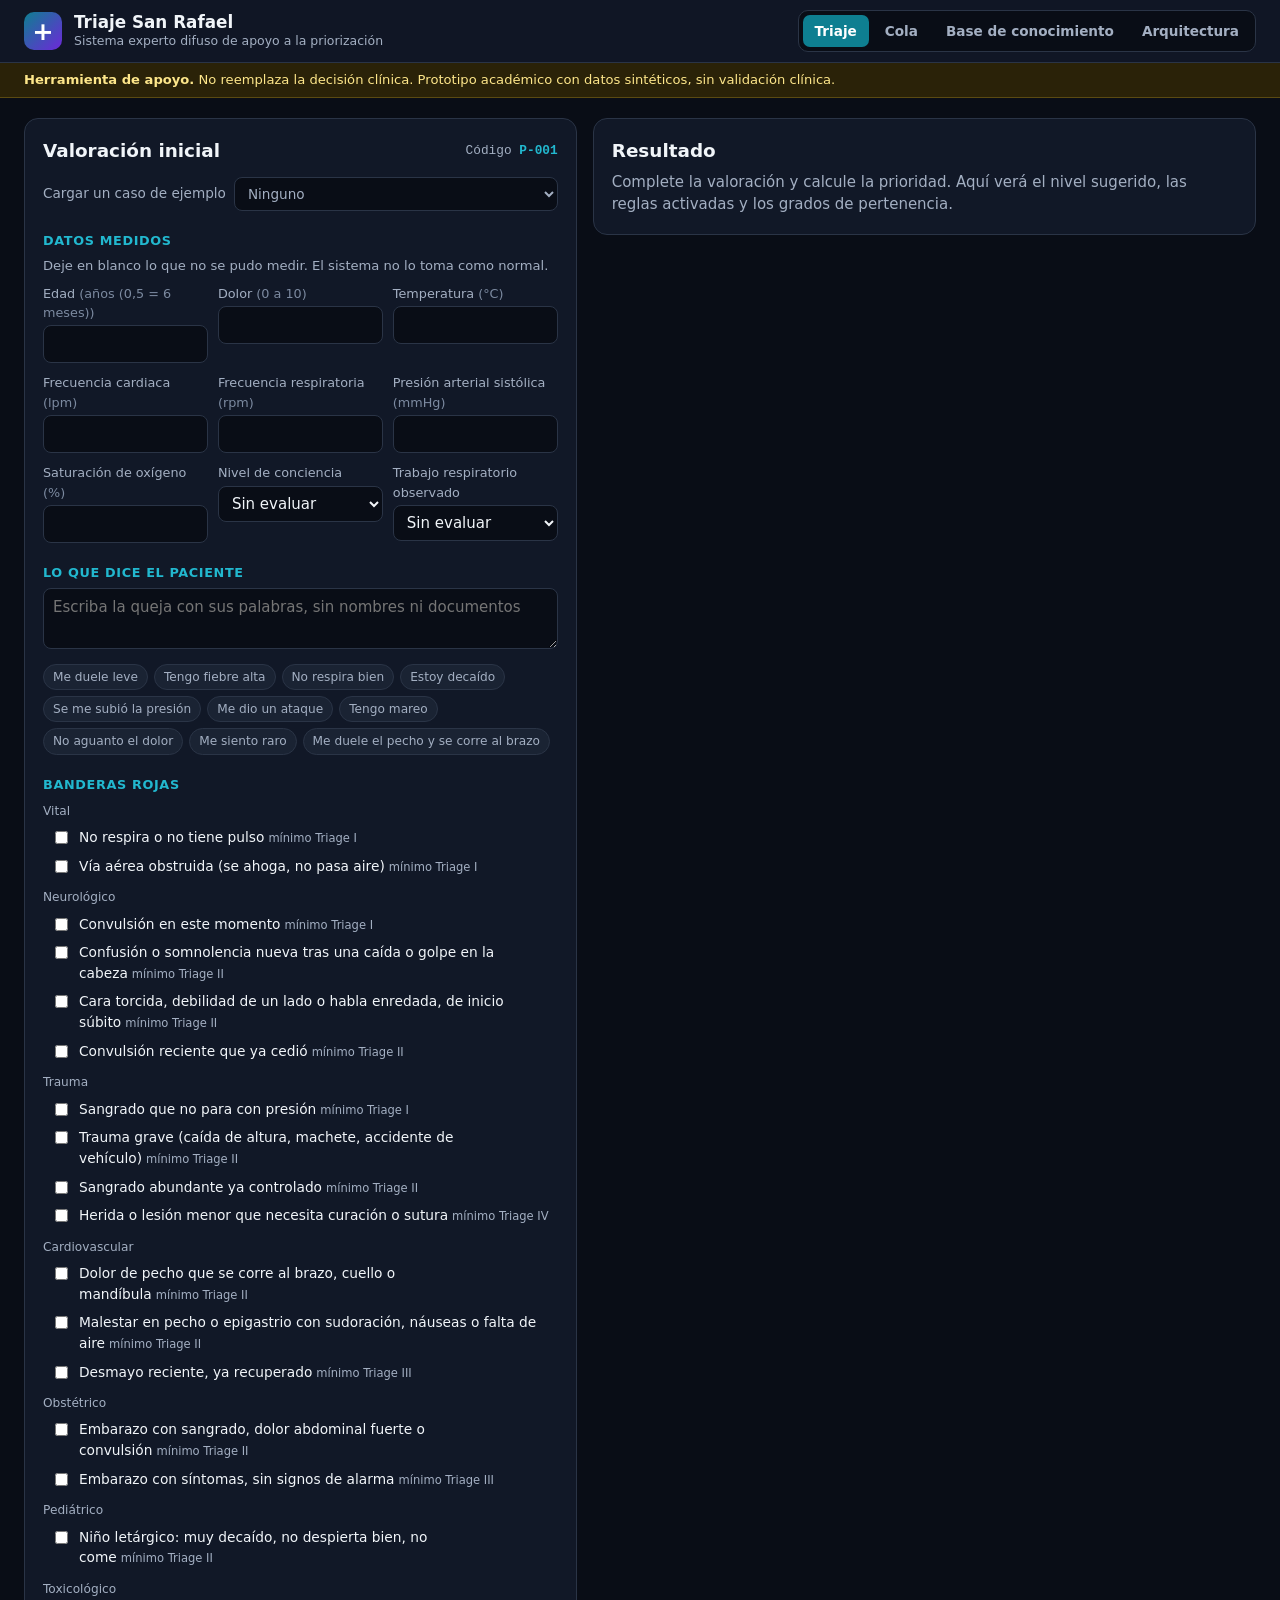
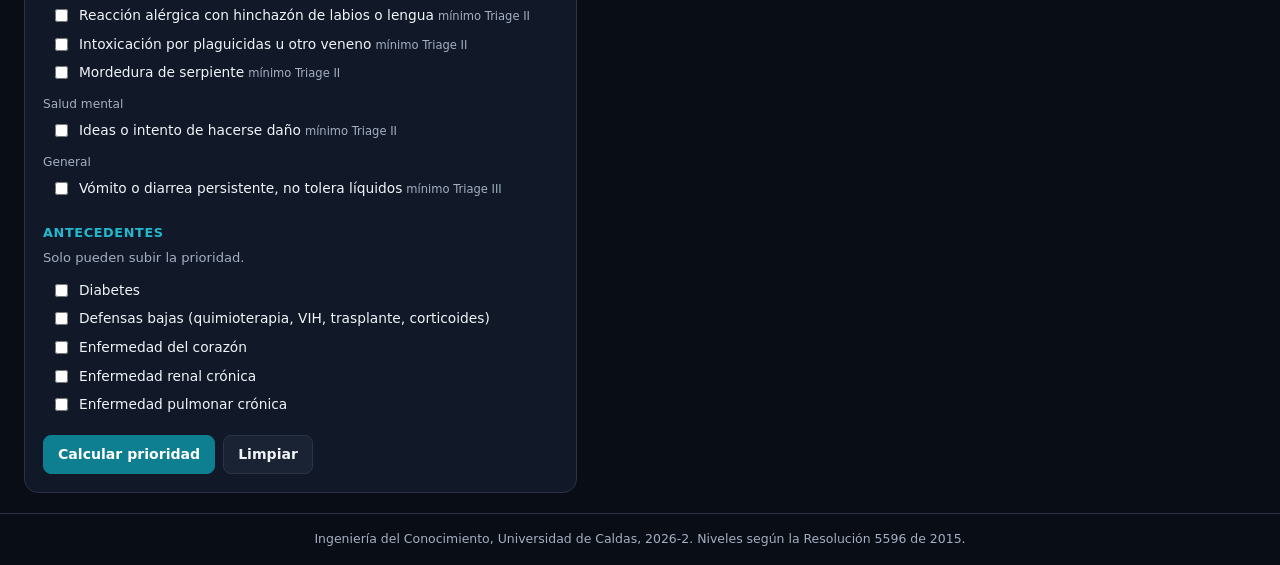
==== prototipo/index.html @ 007c1e0e "Semana 2: motor de inferencia difusa e interfaz completa Base de 50 reglas difusas en dos capas, mot" ====
<!DOCTYPE html>
<html lang="es">
<head>
  <meta charset="UTF-8">
  <meta name="viewport" content="width=device-width, initial-scale=1.0">
  <title>Triaje San Rafael</title>
  <link rel="stylesheet" href="css/estilos.css">
</head>
<body>
  <header class="cabecera">
    <div class="marca">
      <span class="marca-icono" aria-hidden="true">+</span>
      <div>
        <h1>Triaje San Rafael</h1>
        <p>Sistema experto difuso de apoyo a la priorización</p>
      </div>
    </div>
    <nav class="pestanas" aria-label="Secciones">
      <button class="pestana activa" data-pestana="triaje">Triaje</button>
      <button class="pestana" data-pestana="cola">Cola <span id="contador-cola" class="contador" hidden>0</span></button>
      <button class="pestana" data-pestana="base">Base de conocimiento</button>
      <button class="pestana" data-pestana="arquitectura">Arquitectura</button>
    </nav>
  </header>

  <p class="aviso-clinico" role="note">
    <strong>Herramienta de apoyo.</strong> No reemplaza la decisión clínica. Prototipo académico con datos sintéticos, sin validación clínica.
  </p>

  <main>
    <section id="vista-triaje" class="vista">
      <div class="dos-columnas">
        <form id="formulario" class="tarjeta" novalidate>
          <div class="titulo-tarjeta">
            <h2>Valoración inicial</h2>
            <span class="etiqueta-codigo">Código <strong id="codigo-paciente">P-001</strong></span>
          </div>

          <div class="fila-ejemplo">
            <label for="ejemplo">Cargar un caso de ejemplo</label>
            <select id="ejemplo"></select>
          </div>

          <h3>Datos medidos</h3>
          <p class="ayuda">Deje en blanco lo que no se pudo medir. El sistema no lo toma como normal.</p>
          <div id="campos-medidos" class="rejilla-campos"></div>

          <h3>Lo que dice el paciente</h3>
          <textarea id="texto-paciente" rows="2" placeholder="Escriba la queja con sus palabras, sin nombres ni documentos"></textarea>
          <div id="frases" class="frases"></div>
          <div id="interpretaciones"></div>

          <h3>Banderas rojas</h3>
          <div id="banderas"></div>

          <h3>Antecedentes</h3>
          <p class="ayuda">Solo pueden subir la prioridad.</p>
          <div id="antecedentes"></div>

          <p id="error-formulario" class="error" role="alert" hidden></p>
          <div class="acciones">
            <button type="submit" class="boton principal">Calcular prioridad</button>
            <button type="button" id="limpiar" class="boton">Limpiar</button>
          </div>
        </form>

        <div id="resultado" class="resultado" aria-live="polite">
          <div class="tarjeta vacio">
            <h2>Resultado</h2>
            <p>Complete la valoración y calcule la prioridad. Aquí verá el nivel sugerido, las reglas activadas y los grados de pertenencia.</p>
          </div>
        </div>
      </div>
    </section>

    <section id="vista-cola" class="vista" hidden>
      <div class="tarjeta">
        <h2>Cola de atención</h2>
        <p class="ayuda">Ordenada por nivel decidido, puntaje y hora de llegada. Los datos viven solo en esta pestaña: al cerrarla se borran.</p>
        <div id="cola"></div>
      </div>
    </section>

    <section id="vista-base" class="vista" hidden></section>
    <section id="vista-arquitectura" class="vista" hidden></section>
  </main>

  <footer class="pie">
    Ingeniería del Conocimiento, Universidad de Caldas, 2026-2. Niveles según la Resolución 5596 de 2015.
  </footer>

  <script src="js/conocimiento/variables.js"></script>
  <script src="js/conocimiento/banderas.js"></script>
  <script src="js/conocimiento/reglas.js"></script>
  <script src="js/conocimiento/ontologia.js"></script>
  <script src="js/conocimiento/expresiones.js"></script>
  <script src="js/motor/difuso.js"></script>
  <script src="js/motor/inferencia.js"></script>
  <script src="js/motor/explicacion.js"></script>
  <script src="datos/casos.js"></script>
  <script src="js/ui/comun.js"></script>
  <script src="js/ui/cola.js"></script>
  <script src="js/ui/triaje.js"></script>
  <script src="js/ui/base.js"></script>
  <script src="js/ui/arquitectura.js"></script>
</body>
</html>
---- prototipo/css/estilos.css ----
:root {
  --fondo: #090d16;
  --superficie: #111827;
  --superficie-2: #1a2333;
  --borde: #2a3446;
  --texto: #f1f5f9;
  --suave: #a3afc2;
  --acento: #22b8cf;
  --acento-fuerte: #0e7f91;
  --violeta: #a78bfa;
  --error: #fca5a5;
  --n1: #ef4444;
  --n2: #f97316;
  --n3: #eab308;
  --n4: #22c55e;
  --n5: #3b82f6;
  --fuente: "Segoe UI", system-ui, -apple-system, Roboto, sans-serif;
  --mono: "Cascadia Mono", Consolas, "Courier New", monospace;
}

* { box-sizing: border-box; }
[hidden] { display: none !important; }

body {
  margin: 0;
  background: var(--fondo);
  color: var(--texto);
  font: 15px/1.5 var(--fuente);
}

h1, h2, h3, h4, p { margin: 0; }
h2 { font-size: 1.15rem; }
h3 { font-size: .8rem; letter-spacing: .05em; text-transform: uppercase; color: var(--acento); margin: 20px 0 6px; }
h4 { font-size: .95rem; margin-bottom: 6px; }

button, input, select, textarea { font: inherit; color: inherit; }
button { cursor: pointer; }
:focus-visible { outline: 2px solid var(--acento); outline-offset: 2px; }

.cabecera {
  position: sticky; top: 0; z-index: 10;
  display: flex; flex-wrap: wrap; justify-content: space-between; align-items: center; gap: 12px;
  padding: 10px 24px;
  background: rgba(17, 24, 39, .94);
  border-bottom: 1px solid var(--borde);
}
.marca { display: flex; align-items: center; gap: 12px; }
.marca h1 { font-size: 1.05rem; line-height: 1.2; }
.marca p { font-size: .78rem; color: var(--suave); }
.marca-icono {
  width: 38px; height: 38px; display: grid; place-items: center;
  border-radius: 10px; font-size: 1.6rem; font-weight: 700; color: #fff;
  background: linear-gradient(135deg, var(--acento-fuerte), #6d28d9);
}

.pestanas { display: flex; flex-wrap: wrap; gap: 4px; padding: 4px; background: var(--fondo); border: 1px solid var(--borde); border-radius: 10px; }
.pestana { padding: 6px 12px; border: 0; border-radius: 7px; background: none; color: var(--suave); font-size: .85rem; font-weight: 600; }
.pestana:hover { color: var(--texto); }
.pestana.activa { background: var(--acento-fuerte); color: #fff; }
.contador { display: inline-block; min-width: 18px; padding: 0 5px; border-radius: 9px; background: var(--n1); color: #fff; font-size: .72rem; text-align: center; }

.aviso-clinico { padding: 7px 24px; font-size: .82rem; color: #fde68a; background: #2a2208; border-bottom: 1px solid #5a4a12; }

main { max-width: 1320px; margin: 0 auto; padding: 20px 24px; }
.pie { padding: 16px 24px; text-align: center; font-size: .78rem; color: var(--suave); border-top: 1px solid var(--borde); }

.tarjeta { background: var(--superficie); border: 1px solid var(--borde); border-radius: 14px; padding: 18px; min-width: 0; }
.tarjeta + .tarjeta { margin-top: 14px; }
.titulo-tarjeta { display: flex; justify-content: space-between; align-items: center; gap: 12px; flex-wrap: wrap; }
.ayuda { font-size: .82rem; color: var(--suave); margin-bottom: 8px; }
.vacio { color: var(--suave); }
.vacio h2 { color: var(--texto); margin-bottom: 6px; }

.dos-columnas { display: grid; grid-template-columns: minmax(0, 5fr) minmax(0, 6fr); gap: 16px; align-items: start; }
.resultado { position: sticky; top: 72px; max-height: calc(100vh - 88px); overflow-y: auto; min-width: 0; }

.etiqueta-codigo { font-size: .8rem; color: var(--suave); font-family: var(--mono); }
.etiqueta-codigo strong { color: var(--acento); }

.fila-ejemplo { display: flex; flex-wrap: wrap; align-items: center; gap: 8px; margin-top: 12px; font-size: .85rem; color: var(--suave); }
.fila-ejemplo select { flex: 1 1 200px; min-width: 0; }

.rejilla-campos { display: grid; grid-template-columns: repeat(auto-fill, minmax(150px, 1fr)); gap: 10px; }
.campo label { display: block; font-size: .8rem; color: var(--suave); margin-bottom: 3px; }
.campo .unidad { color: #7c8aa0; }
input[type="number"], input[type="text"], select, textarea {
  width: 100%; padding: 7px 9px; background: var(--fondo);
  border: 1px solid var(--borde); border-radius: 8px;
}
input.invalido { border-color: var(--n1); }
textarea { resize: vertical; }

.frases { display: flex; flex-wrap: wrap; gap: 6px; margin-top: 8px; }
.frase { padding: 3px 9px; border: 1px solid var(--borde); border-radius: 14px; background: var(--superficie-2); font-size: .76rem; color: var(--suave); }
.frase:hover { color: var(--texto); border-color: var(--acento); }

.interpretacion { margin-top: 8px; padding: 9px 11px; font-size: .84rem; border-left: 3px solid var(--violeta); background: var(--superficie-2); border-radius: 6px; }
.interpretacion strong { display: block; }
.interpretacion span { color: var(--suave); }

.grupo-banderas { margin-bottom: 6px; }
.grupo-banderas > p { font-size: .76rem; color: var(--suave); margin: 8px 0 3px; }
.bandera { display: flex; gap: 8px; align-items: flex-start; padding: 4px 8px; font-size: .86rem; border-radius: 6px; cursor: pointer; }
.bandera:hover { background: var(--superficie-2); }
.bandera input { margin-top: 4px; accent-color: var(--acento); flex: none; }
.bandera em { font-style: normal; font-size: .72rem; color: var(--suave); margin-left: 4px; white-space: nowrap; }

.acciones { display: flex; flex-wrap: wrap; gap: 8px; margin-top: 16px; }
.boton { padding: 8px 14px; border: 1px solid var(--borde); border-radius: 8px; background: var(--superficie-2); font-weight: 600; font-size: .88rem; }
.boton:hover { border-color: var(--acento); }
.boton.principal { background: var(--acento-fuerte); border-color: var(--acento-fuerte); color: #fff; }
.boton.pequeno { padding: 3px 9px; font-size: .78rem; }
.error { color: var(--error); font-size: .85rem; margin-top: 10px; }

.nivel { display: flex; gap: 14px; align-items: center; border-left: 7px solid var(--color-nivel); }
.nivel-romano { flex: none; width: 74px; height: 74px; display: grid; place-items: center; border-radius: 12px; font-size: 2rem; font-weight: 800; background: var(--color-nivel); color: #fff; }
.nivel-3 .nivel-romano { color: #1f1a02; }
.nivel h2 { font-size: 1.2rem; }
.nivel .tiempo { font-weight: 600; font-size: .9rem; }
.nivel p.accion { font-size: .86rem; color: var(--suave); }
.chip { display: inline-block; padding: 1px 8px; border-radius: 10px; font-size: .72rem; font-weight: 700; background: #2a2208; color: #fde68a; border: 1px solid #5a4a12; }

.color-1 { --color-nivel: var(--n1); }
.color-2 { --color-nivel: var(--n2); }
.color-3 { --color-nivel: var(--n3); }
.color-4 { --color-nivel: var(--n4); }
.color-5 { --color-nivel: var(--n5); }

.escala { position: relative; display: flex; height: 12px; border-radius: 6px; overflow: hidden; margin: 8px 0 2px; }
.escala span { display: block; }
.escala-marco { position: relative; }
.marcador { position: absolute; top: -3px; width: 4px; height: 18px; margin-left: -2px; background: #fff; border-radius: 2px; box-shadow: 0 0 0 1px #000; }
.escala-rotulos { display: flex; justify-content: space-between; font-size: .72rem; color: var(--suave); }

.alerta { padding: 8px 11px; margin-top: 8px; border-radius: 8px; font-size: .86rem; background: #2a1a0c; border: 1px solid #6b3a12; color: #fed7aa; }
.alerta strong { display: block; font-size: .78rem; }

ol.pasos { margin: 8px 0 0; padding-left: 20px; font-size: .9rem; }
ol.pasos li + li { margin-top: 4px; }

details { margin-top: 10px; border-top: 1px solid var(--borde); padding-top: 8px; }
summary { cursor: pointer; font-weight: 600; font-size: .9rem; }

.barra-fila { display: grid; grid-template-columns: minmax(0, 9fr) minmax(0, 8fr) 44px; gap: 8px; align-items: center; padding: 2px 0; font-size: .82rem; }
.barra-fila .valor { font-family: var(--mono); text-align: right; font-size: .78rem; color: var(--suave); }
.barra { height: 8px; border-radius: 4px; background: var(--superficie-2); overflow: hidden; }
.barra i { display: block; height: 100%; background: var(--acento); }

.regla { padding: 7px 9px; margin-top: 6px; background: var(--fondo); border: 1px solid var(--borde); border-radius: 7px; font-size: .82rem; }
.regla-cabecera { display: flex; justify-content: space-between; gap: 8px; font-family: var(--mono); font-size: .76rem; color: var(--acento); }
.regla-texto { margin: 2px 0; }
.regla-fuente { font-size: .72rem; color: var(--suave); }

.grafica { display: block; width: 100%; height: auto; }
.grafica text { fill: var(--suave); font: 11px var(--fuente); }
.grafica .eje { stroke: var(--borde); }
.leyenda { display: flex; flex-wrap: wrap; gap: 4px 12px; font-size: .76rem; color: var(--suave); margin-top: 4px; }
.leyenda i { display: inline-block; width: 10px; height: 10px; border-radius: 2px; margin-right: 4px; }

.decision { display: grid; grid-template-columns: minmax(0, 1fr) minmax(0, 2fr); gap: 8px; margin-top: 8px; }

.tabla-marco { overflow-x: auto; }
table { width: 100%; border-collapse: collapse; font-size: .85rem; }
th { text-align: left; font-size: .74rem; text-transform: uppercase; letter-spacing: .03em; color: var(--suave); background: var(--superficie-2); }
th, td { padding: 7px 9px; border-bottom: 1px solid var(--borde); vertical-align: top; }
td.mono { font-family: var(--mono); font-size: .8rem; }

.insignia { display: inline-block; min-width: 30px; padding: 0 6px; border-radius: 6px; text-align: center; font-weight: 700; color: #fff; background: var(--color-nivel); }
.insignia.color-3 { color: #1f1a02; }
.vencido { color: var(--error); font-weight: 700; }
.proximo { color: #fde68a; font-weight: 700; }

.barra-herramientas { display: flex; flex-wrap: wrap; gap: 10px; align-items: end; margin: 10px 0; }
.barra-herramientas > div { flex: 0 1 240px; }
.barra-herramientas label { display: block; font-size: .78rem; color: var(--suave); }

.subpestanas { display: flex; flex-wrap: wrap; gap: 6px; margin-bottom: 12px; }
.subpestana { padding: 5px 12px; border: 1px solid var(--borde); border-radius: 8px; background: none; color: var(--suave); font-size: .84rem; font-weight: 600; }
.subpestana.activa { color: var(--texto); border-color: var(--acento); background: var(--superficie-2); }

.arbol, .arbol ul { list-style: none; margin: 0; padding-left: 16px; }
.arbol { padding-left: 0; font-size: .86rem; }
.arbol li { margin: 3px 0; }
.arbol ul { border-left: 1px solid var(--borde); margin-left: 4px; }
.arbol code { font-family: var(--mono); color: var(--acento); }
.arbol span { color: var(--suave); }

.mapa { display: grid; grid-template-columns: minmax(0, 2fr) minmax(0, 1fr); gap: 16px; align-items: start; }
.zona { padding: 12px; border-radius: 12px; border: 1px solid var(--borde); margin-bottom: 10px; }
.zona > p { font: 600 .72rem var(--mono); letter-spacing: .05em; margin-bottom: 8px; }
.zona.usuario { background: #0d1a30; } .zona.usuario > p { color: #93c5fd; }
.zona.nucleo { background: #1a1230; } .zona.nucleo > p { color: #c4b5fd; }
.zona.desarrollo { background: #0b2019; } .zona.desarrollo > p { color: #6ee7b7; }
.modulos { display: grid; grid-template-columns: repeat(auto-fit, minmax(180px, 1fr)); gap: 8px; }
.modulo { padding: 10px 12px; text-align: left; border: 1px solid var(--borde); border-radius: 9px; background: var(--superficie); }
.modulo:hover, .modulo.activo { border-color: var(--acento); }
.modulo strong { display: block; font-size: .88rem; }
.modulo span { font-size: .76rem; color: var(--suave); }
.flujo { text-align: center; font: .74rem var(--mono); color: var(--suave); margin: -4px 0 6px; }
.inspector { position: sticky; top: 72px; }
pre { margin: 8px 0 0; padding: 9px; background: var(--fondo); border: 1px solid var(--borde); border-radius: 8px; font: .76rem/1.45 var(--mono); color: #7dd3fc; overflow-x: auto; white-space: pre-wrap; }
.inspector ul { padding-left: 18px; font-size: .86rem; margin: 6px 0; }

.mosaico { display: grid; grid-template-columns: repeat(auto-fit, minmax(150px, 1fr)); gap: 10px; margin-top: 10px; }
.metrica { padding: 12px; background: var(--superficie-2); border-radius: 10px; }
.metrica strong { display: block; font-size: 1.5rem; line-height: 1.2; }
.metrica span { display: block; font-size: .78rem; color: var(--suave); }

.matriz td, .matriz th { text-align: center; }
.matriz td.acierto { background: #123524; font-weight: 700; }
.matriz td.sobre { background: #2a2208; font-weight: 700; }
.matriz td.sub { background: #3a1414; font-weight: 700; }

@media (max-width: 980px) {
  .dos-columnas, .mapa { grid-template-columns: minmax(0, 1fr); }
  .resultado, .inspector { position: static; max-height: none; overflow: visible; }
}

@media (max-width: 600px) {
  .cabecera, .aviso-clinico, main { padding-left: 16px; padding-right: 16px; }
  .cabecera { position: static; }
  .pestana { padding: 6px 9px; font-size: .8rem; }
  .decision { grid-template-columns: minmax(0, 1fr); }
  .nivel-romano { width: 56px; height: 56px; font-size: 1.5rem; }
  .bandera em { white-space: normal; }
}
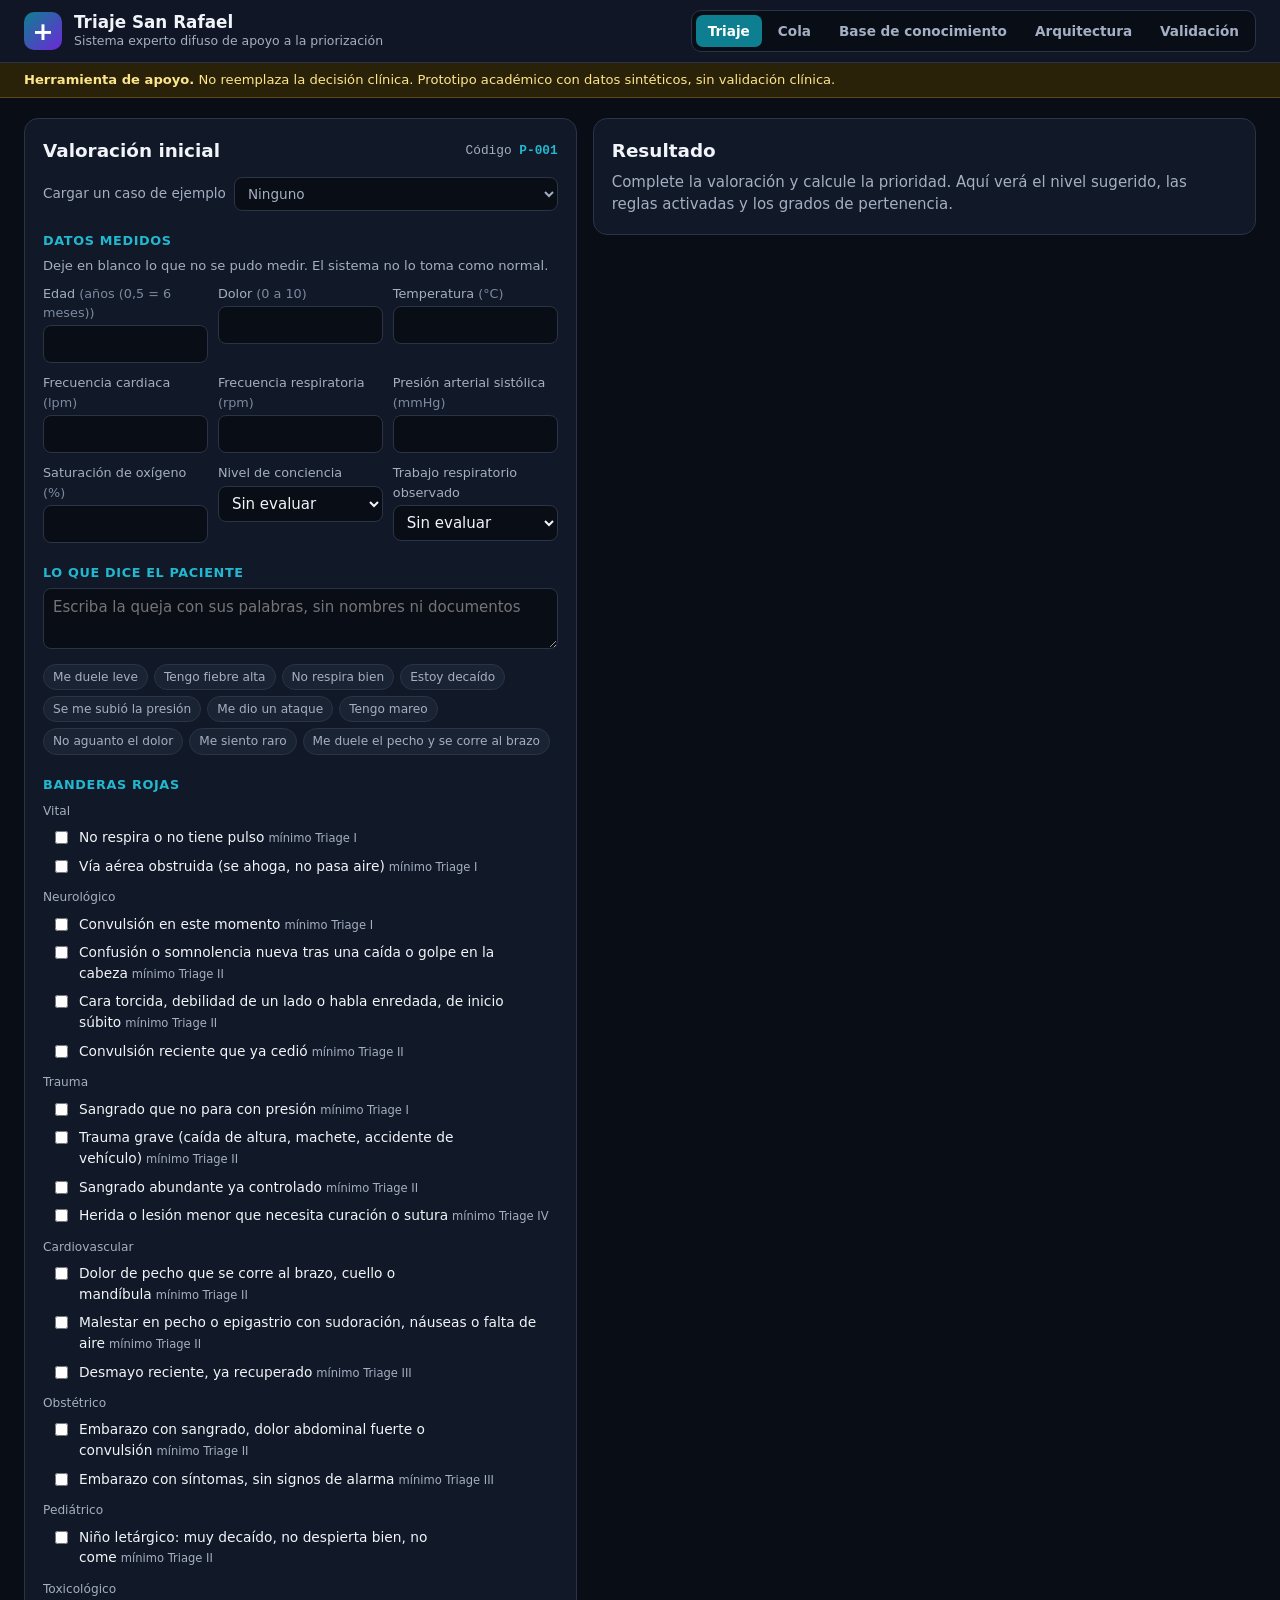
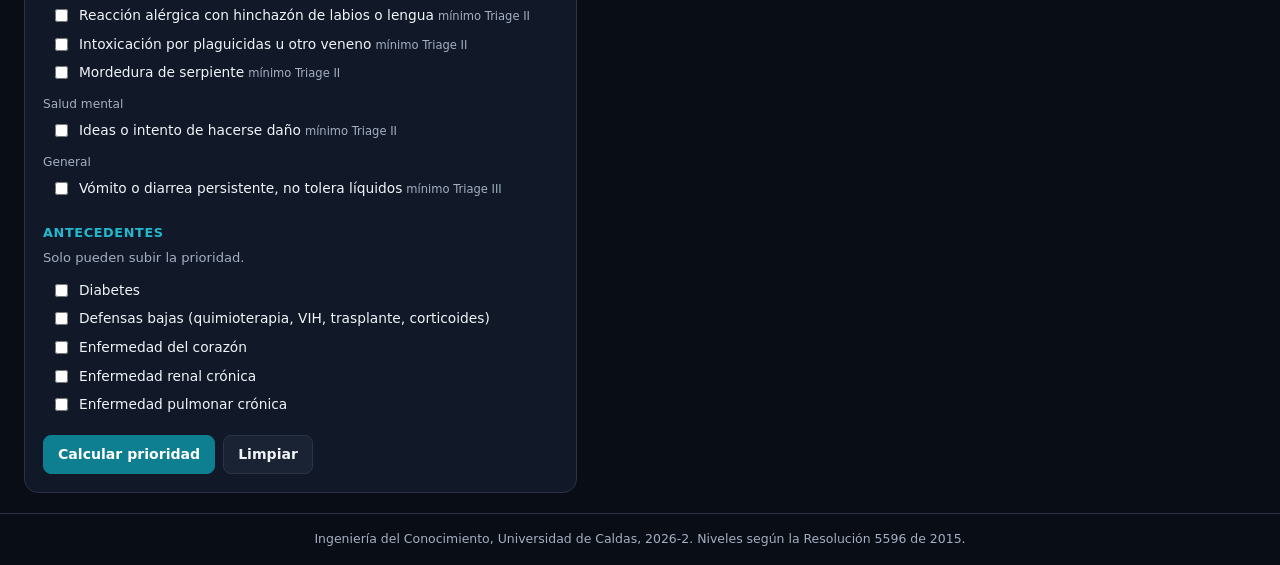
==== commit 3f2adeda: "Entrega final: validación, ética, manual y página explicativa Validación en tres rondas con métricas" ====
--- a/prototipo/index.html
+++ b/prototipo/index.html
@@ -20,6 +20,7 @@
       <button class="pestana" data-pestana="cola">Cola <span id="contador-cola" class="contador" hidden>0</span></button>
       <button class="pestana" data-pestana="base">Base de conocimiento</button>
       <button class="pestana" data-pestana="arquitectura">Arquitectura</button>
+      <button class="pestana" data-pestana="validacion">Validación</button>
     </nav>
   </header>
 
@@ -83,6 +84,7 @@
 
     <section id="vista-base" class="vista" hidden></section>
     <section id="vista-arquitectura" class="vista" hidden></section>
+    <section id="vista-validacion" class="vista" hidden></section>
   </main>
 
   <footer class="pie">
@@ -97,11 +99,13 @@
   <script src="js/motor/difuso.js"></script>
   <script src="js/motor/inferencia.js"></script>
   <script src="js/motor/explicacion.js"></script>
+  <script src="js/motor/metricas.js"></script>
   <script src="datos/casos.js"></script>
   <script src="js/ui/comun.js"></script>
   <script src="js/ui/cola.js"></script>
   <script src="js/ui/triaje.js"></script>
   <script src="js/ui/base.js"></script>
   <script src="js/ui/arquitectura.js"></script>
+  <script src="js/ui/validacion.js"></script>
 </body>
 </html>
